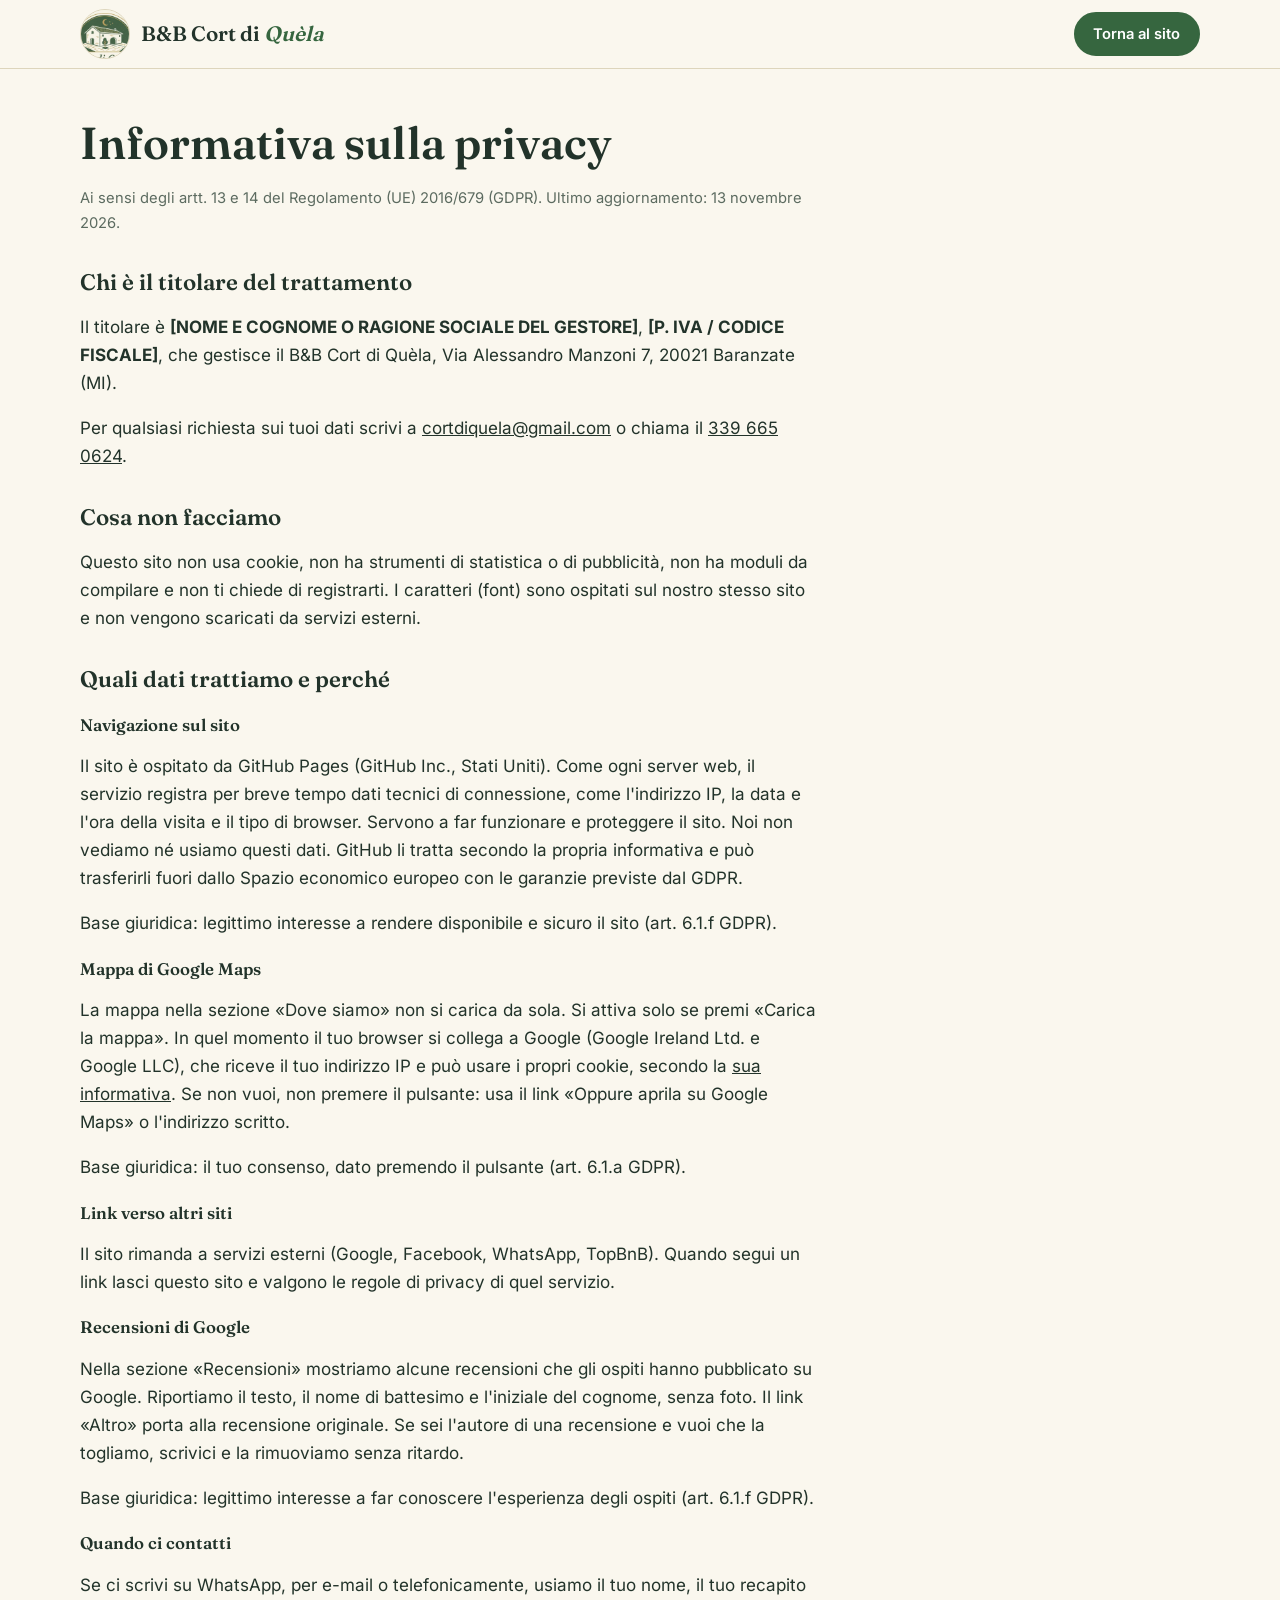
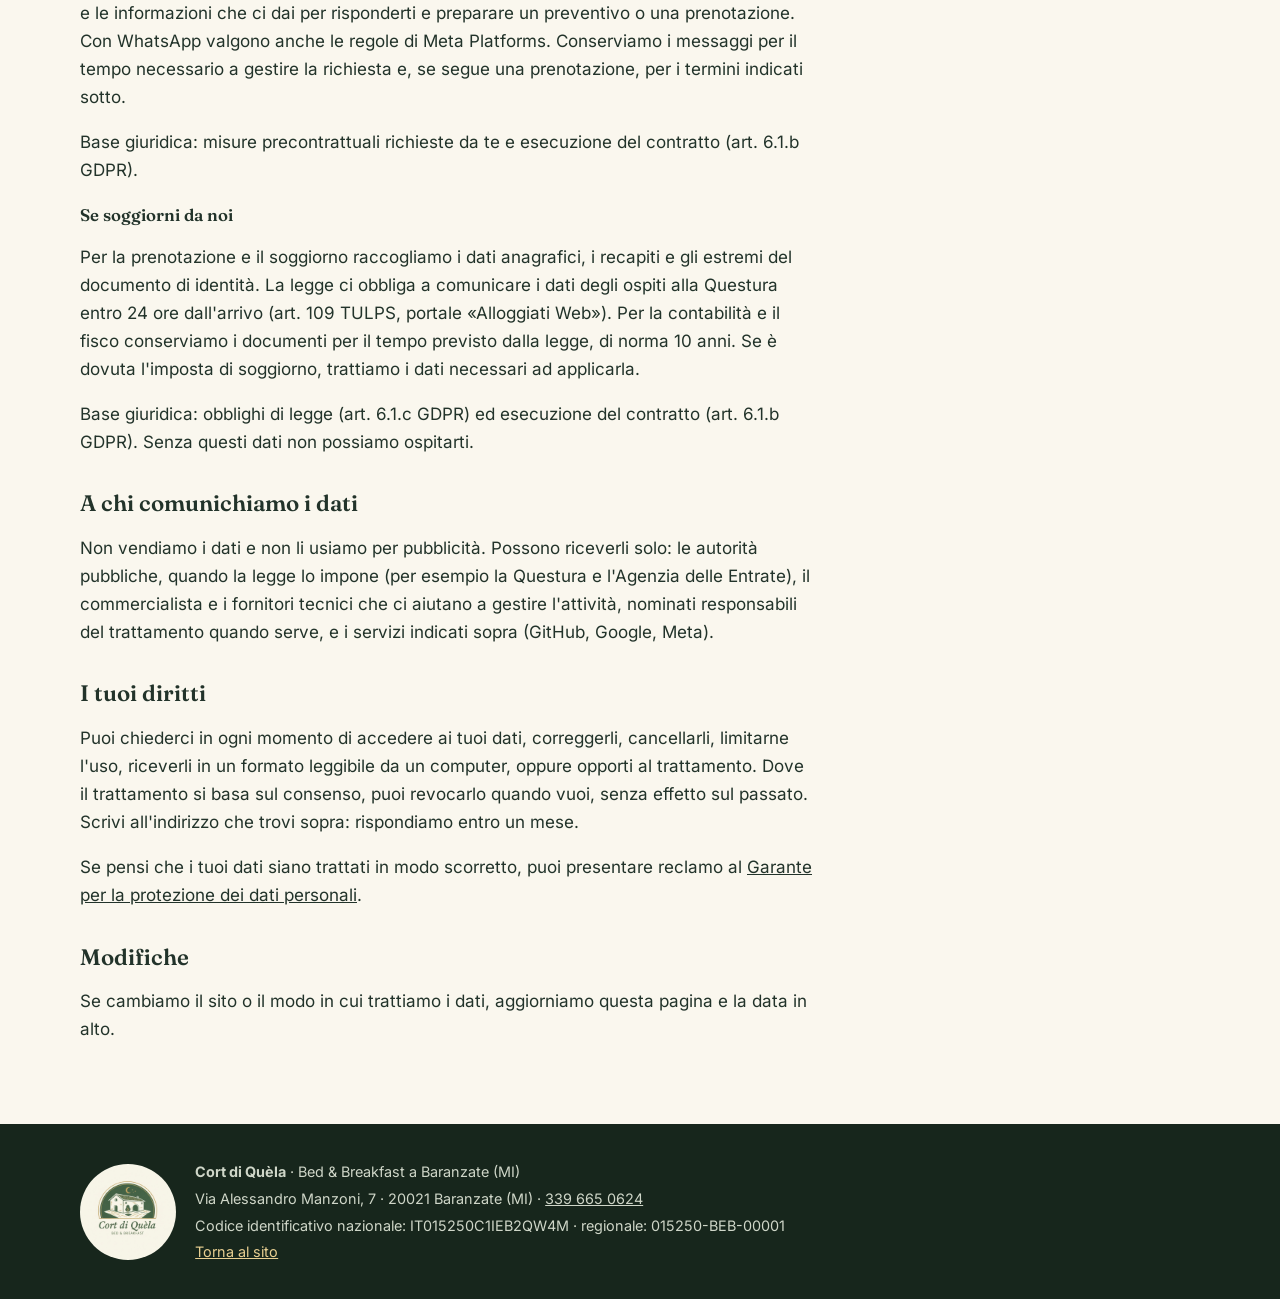
==== privacy.html @ f2ac3122 "Privacy: font self-hosted, mappa su richiesta, informativa, cognomi abbreviati nelle recensioni Co-A" ====
<!doctype html>
<html lang="it">
<head>
<meta charset="utf-8">
<meta name="viewport" content="width=device-width, initial-scale=1">
<title>Informativa sulla privacy – Cort di Quèla</title>
<meta name="description" content="Come il sito del B&amp;B Cort di Quèla tratta i dati personali di chi lo visita e di chi ci contatta.">
<meta name="robots" content="noindex,follow">
<link rel="canonical" href="https://cortdiquela.it/privacy.html">
<link rel="icon" href="img/favicon-48.png" sizes="48x48" type="image/png">
<link rel="apple-touch-icon" href="img/apple-touch-icon.png">
<link rel="preload" href="fonts/fraunces-latin.woff2" as="font" type="font/woff2" crossorigin>
<link rel="preload" href="fonts/inter-latin.woff2" as="font" type="font/woff2" crossorigin>
<link rel="stylesheet" href="css/style.css">
</head>
<body>
<a class="skip" href="#main">Vai al contenuto</a>
<header class="site-header">
  <div class="wrap bar">
    <a class="brand" href="index.html" aria-label="B&B Cort di Quèla – pagina iniziale"><span class="logo"><img src="img/39867_square.jpg" alt="" width="52" height="52"></span><span class="brand-text">B&amp;B Cort di <em>Quèla</em></span></a>
    <nav class="nav" aria-label="Principale" style="display:flex"><a class="btn btn-small" href="index.html">Torna al sito</a></nav>
  </div>
</header>
<main id="main">
<div class="wrap"><article class="prose">
<h1>Informativa sulla privacy</h1>
<p class="upd">Ai sensi degli artt. 13 e 14 del Regolamento (UE) 2016/679 (GDPR). Ultimo aggiornamento: 13 novembre 2026.</p>

<h2>Chi è il titolare del trattamento</h2>
<p>Il titolare è <strong>[NOME E COGNOME O RAGIONE SOCIALE DEL GESTORE]</strong>, <strong>[P. IVA / CODICE FISCALE]</strong>, che gestisce il B&amp;B Cort di Quèla, Via Alessandro Manzoni 7, 20021 Baranzate (MI).</p>
<p>Per qualsiasi richiesta sui tuoi dati scrivi a <a href="mailto:cortdiquela@gmail.com">cortdiquela@gmail.com</a> o chiama il <a href="tel:+393396650624">339 665 0624</a>.</p>

<h2>Cosa non facciamo</h2>
<p>Questo sito non usa cookie, non ha strumenti di statistica o di pubblicità, non ha moduli da compilare e non ti chiede di registrarti. I caratteri (font) sono ospitati sul nostro stesso sito e non vengono scaricati da servizi esterni.</p>

<h2>Quali dati trattiamo e perché</h2>
<h3>Navigazione sul sito</h3>
<p>Il sito è ospitato da GitHub Pages (GitHub Inc., Stati Uniti). Come ogni server web, il servizio registra per breve tempo dati tecnici di connessione, come l'indirizzo IP, la data e l'ora della visita e il tipo di browser. Servono a far funzionare e proteggere il sito. Noi non vediamo né usiamo questi dati. GitHub li tratta secondo la propria informativa e può trasferirli fuori dallo Spazio economico europeo con le garanzie previste dal GDPR.</p>
<p>Base giuridica: legittimo interesse a rendere disponibile e sicuro il sito (art. 6.1.f GDPR).</p>

<h3>Mappa di Google Maps</h3>
<p>La mappa nella sezione «Dove siamo» non si carica da sola. Si attiva solo se premi «Carica la mappa». In quel momento il tuo browser si collega a Google (Google Ireland Ltd. e Google LLC), che riceve il tuo indirizzo IP e può usare i propri cookie, secondo la <a href="https://policies.google.com/privacy" target="_blank" rel="noopener">sua informativa</a>. Se non vuoi, non premere il pulsante: usa il link «Oppure aprila su Google Maps» o l'indirizzo scritto.</p>
<p>Base giuridica: il tuo consenso, dato premendo il pulsante (art. 6.1.a GDPR).</p>

<h3>Link verso altri siti</h3>
<p>Il sito rimanda a servizi esterni (Google, Facebook, WhatsApp, TopBnB). Quando segui un link lasci questo sito e valgono le regole di privacy di quel servizio.</p>

<h3>Recensioni di Google</h3>
<p>Nella sezione «Recensioni» mostriamo alcune recensioni che gli ospiti hanno pubblicato su Google. Riportiamo il testo, il nome di battesimo e l'iniziale del cognome, senza foto. Il link «Altro» porta alla recensione originale. Se sei l'autore di una recensione e vuoi che la togliamo, scrivici e la rimuoviamo senza ritardo.</p>
<p>Base giuridica: legittimo interesse a far conoscere l'esperienza degli ospiti (art. 6.1.f GDPR).</p>

<h3>Quando ci contatti</h3>
<p>Se ci scrivi su WhatsApp, per e-mail o telefonicamente, usiamo il tuo nome, il tuo recapito e le informazioni che ci dai per risponderti e preparare un preventivo o una prenotazione. Con WhatsApp valgono anche le regole di Meta Platforms. Conserviamo i messaggi per il tempo necessario a gestire la richiesta e, se segue una prenotazione, per i termini indicati sotto.</p>
<p>Base giuridica: misure precontrattuali richieste da te e esecuzione del contratto (art. 6.1.b GDPR).</p>

<h3>Se soggiorni da noi</h3>
<p>Per la prenotazione e il soggiorno raccogliamo i dati anagrafici, i recapiti e gli estremi del documento di identità. La legge ci obbliga a comunicare i dati degli ospiti alla Questura entro 24 ore dall'arrivo (art. 109 TULPS, portale «Alloggiati Web»). Per la contabilità e il fisco conserviamo i documenti per il tempo previsto dalla legge, di norma 10 anni. Se è dovuta l'imposta di soggiorno, trattiamo i dati necessari ad applicarla.</p>
<p>Base giuridica: obblighi di legge (art. 6.1.c GDPR) ed esecuzione del contratto (art. 6.1.b GDPR). Senza questi dati non possiamo ospitarti.</p>

<h2>A chi comunichiamo i dati</h2>
<p>Non vendiamo i dati e non li usiamo per pubblicità. Possono riceverli solo: le autorità pubbliche, quando la legge lo impone (per esempio la Questura e l'Agenzia delle Entrate), il commercialista e i fornitori tecnici che ci aiutano a gestire l'attività, nominati responsabili del trattamento quando serve, e i servizi indicati sopra (GitHub, Google, Meta).</p>

<h2>I tuoi diritti</h2>
<p>Puoi chiederci in ogni momento di accedere ai tuoi dati, correggerli, cancellarli, limitarne l'uso, riceverli in un formato leggibile da un computer, oppure opporti al trattamento. Dove il trattamento si basa sul consenso, puoi revocarlo quando vuoi, senza effetto sul passato. Scrivi all'indirizzo che trovi sopra: rispondiamo entro un mese.</p>
<p>Se pensi che i tuoi dati siano trattati in modo scorretto, puoi presentare reclamo al <a href="https://www.garanteprivacy.it" target="_blank" rel="noopener">Garante per la protezione dei dati personali</a>.</p>

<h2>Modifiche</h2>
<p>Se cambiamo il sito o il modo in cui trattiamo i dati, aggiorniamo questa pagina e la data in alto.</p>
</article></div>
</main>
<footer class="site-footer">
  <div class="wrap foot">
    <img src="img/39867.jpg" alt="Logo Cort di Quèla" width="96" height="96" loading="lazy">
    <div>
    <p><strong>Cort di Quèla</strong> · Bed & Breakfast a Baranzate (MI)</p>
    <p>Via Alessandro Manzoni, 7 · 20021 Baranzate (MI) · <a href="tel:+393396650624">339 665 0624</a></p>
      <p>Codice identificativo nazionale: IT015250C1IEB2QW4M · regionale: 015250-BEB-00001</p>
      <p class="foot-links"><a href="index.html">Torna al sito</a></p>
    </div>
  </div>
</footer>
</body>
</html>
---- css/style.css ----
@font-face{font-family:Fraunces;font-style:normal;font-weight:100 900;font-display:swap;src:url(../fonts/fraunces-latin.woff2) format("woff2")}
@font-face{font-family:Inter;font-style:normal;font-weight:100 900;font-display:swap;src:url(../fonts/inter-latin.woff2) format("woff2")}
:root{--bg:#faf7ee;--alt:#f0ead6;--ink:#22332a;--muted:#5c6b60;--accent:#36663f;--accent-d:#28502f;--line:#ddd5bc;--r:14px}
*{box-sizing:border-box}
html{scroll-behavior:smooth;scroll-padding-top:76px}
body{margin:0;font:17px/1.65 Inter,system-ui,sans-serif;color:var(--ink);background:var(--bg);-webkit-font-smoothing:antialiased}
img{max-width:100%;display:block}
h1,h2,h3,.brand{font-family:Fraunces,Georgia,serif;font-weight:600;line-height:1.15;margin:0}
h2{font-size:clamp(1.8rem,4vw,2.6rem);margin-bottom:.6em}
h3{font-size:1.1rem}
a{color:inherit}
.wrap{width:min(1120px,100% - 2.5rem);margin-inline:auto}
.skip{position:absolute;left:-999px;top:0;background:#fff;padding:.6rem 1rem;z-index:100}.skip:focus{left:0}
:focus-visible{outline:3px solid var(--accent);outline-offset:3px}
.eyebrow{text-transform:uppercase;letter-spacing:.14em;font-size:.78rem;font-weight:600;color:var(--accent);margin:0 0 .8rem}
.btn{display:inline-block;background:var(--accent);color:#fff;text-decoration:none;font-weight:600;padding:.85rem 1.5rem;border-radius:999px;border:2px solid var(--accent);transition:.2s;cursor:pointer}
.btn:hover{background:var(--accent-d);border-color:var(--accent-d)}
.btn-small{padding:.5rem 1.1rem;font-size:.92rem}
.btn-ghost{background:transparent;border-color:currentColor;color:inherit}
.btn-ghost:hover{background:rgba(255,255,255,.15);border-color:currentColor}
.btn-outline{background:transparent;color:var(--accent);}
.btn-outline:hover{color:#fff}
.cta-row{display:flex;flex-wrap:wrap;gap:.8rem;margin-top:1.6rem}
.site-header{position:sticky;top:0;z-index:50;background:rgba(250,247,238,.92);backdrop-filter:blur(10px);border-bottom:1px solid var(--line)}
.bar{display:flex;align-items:center;justify-content:space-between;height:68px}
.brand{font-size:1.5rem;text-decoration:none}.brand em{color:var(--accent)}
.nav{display:flex;align-items:center;gap:1.6rem}
.nav a:not(.btn){text-decoration:none;font-weight:500;font-size:.95rem}
.nav a:not(.btn):hover{color:var(--accent)}
.menu-btn{display:none;background:none;border:0;width:44px;height:44px;position:relative}
.menu-btn span{position:absolute;left:10px;right:10px;height:2px;background:var(--ink);transition:.2s}
.menu-btn span:first-child{top:17px}.menu-btn span:last-child{top:25px}
.menu-btn[aria-expanded=true] span:first-child{top:21px;transform:rotate(45deg)}
.menu-btn[aria-expanded=true] span:last-child{top:21px;transform:rotate(-45deg)}
.hero{position:relative;min-height:min(88vh,760px);display:flex;align-items:flex-end;color:#fff;overflow:hidden}
.hero-img{position:absolute;inset:0;width:100%;height:100%;object-fit:cover}
.hero-shade{position:absolute;inset:0;background:linear-gradient(180deg,rgba(15,30,20,.30),rgba(15,30,20,.80))}
.hero-content{position:relative;padding:6rem 0 3.5rem}
.hero h1{font-size:clamp(2.2rem,6vw,4rem);max-width:16em}
.lead{max-width:38em;font-size:1.15rem;margin:1.2rem 0 0;opacity:.95}
.badge{display:inline-flex;align-items:center;gap:.8rem;margin-top:2rem;background:rgba(255,255,255,.14);border:1px solid rgba(255,255,255,.35);backdrop-filter:blur(6px);padding:.6rem 1.1rem;border-radius:var(--r)}
.badge strong{font:600 2rem Fraunces,serif}.badge span{font-size:.82rem;line-height:1.3}
.facts{background:var(--ink);color:#fff}
.facts-grid{display:grid;grid-template-columns:repeat(4,1fr);gap:1rem;padding:1.6rem 0}
.facts-grid div{text-align:center}
.facts-grid strong{display:block;font:600 1.5rem Fraunces,serif;color:#d9bd7c}
.facts-grid span{font-size:.88rem;opacity:.85}
.section{padding:clamp(3.5rem,8vw,6.5rem) 0}
.section.alt{background:var(--alt)}
.split{display:grid;grid-template-columns:1fr 1fr;gap:clamp(2rem,5vw,4.5rem);align-items:center}
.split-fig{margin:0;position:relative}
.split-fig img{border-radius:var(--r);aspect-ratio:4/5;object-fit:cover;width:100%;box-shadow:0 20px 50px -20px rgba(34,51,42,.5)}
.split-fig figcaption{position:absolute;left:1rem;bottom:1rem;background:rgba(250,247,238,.92);padding:.3rem .8rem;border-radius:999px;font-size:.85rem}
.ticks{list-style:none;padding:0;margin:1.2rem 0}
.ticks li{padding-left:1.8rem;position:relative;margin:.5rem 0}
.ticks li::before{content:"✓";position:absolute;left:0;color:var(--accent);font-weight:700}
.note{color:var(--muted);font-size:.95rem}
.cards{list-style:none;padding:0;margin:2rem 0 1rem;display:grid;grid-template-columns:repeat(3,1fr);gap:1.2rem}
.cards li{background:var(--bg);border:1px solid var(--line);border-radius:var(--r);padding:1.5rem;transition:.2s}
.cards li:hover{transform:translateY(-4px);box-shadow:0 14px 30px -18px rgba(34,51,42,.5)}
.cards span{font-size:1.8rem;display:block;margin-bottom:.6rem}
.cards p{margin:.4rem 0 0;color:var(--muted);font-size:.95rem}
.hint{color:var(--muted);margin-top:-.4rem}
.gallery{display:grid;grid-template-columns:repeat(4,1fr);gap:.8rem;margin-top:1.5rem}
.gallery button{padding:0;border:0;background:none;border-radius:10px;overflow:hidden;cursor:zoom-in;aspect-ratio:1}
.gallery img{width:100%;height:100%;object-fit:cover;transition:transform .4s}
.gallery button:hover img{transform:scale(1.06)}
.gallery button:first-child{grid-column:span 2;grid-row:span 2}
.dist h3{margin:1.4rem 0 .4rem;color:var(--accent)}
.dist dl{margin:0}.dist dl div{display:flex;justify-content:space-between;padding:.55rem 0;border-bottom:1px solid var(--line)}
.dist dt{margin:0}.dist dd{margin:0;font-weight:600}
.dist+.btn{margin-top:1.5rem}
.map iframe{width:100%;height:100%;min-height:420px;border:0;border-radius:var(--r)}
.info-grid{display:grid;grid-template-columns:repeat(4,1fr);gap:1.2rem;margin-top:1.5rem}
.info-grid div{border-top:3px solid var(--accent);padding-top:1rem}
.info-grid p{margin:.3rem 0 0;color:var(--muted)}
.contact{background:var(--ink);color:#fff;text-align:center}
.contact .eyebrow{color:#d9bd7c}
.contact-box p{max-width:36em;margin-inline:auto}
.contact .cta-row{justify-content:center}
.site-footer{background:#17261c;color:#cfd6c8;padding:2rem 0;font-size:.9rem}
.site-footer p{margin:.2rem 0}
.sticky-cta{display:none}
#lightbox{border:0;background:rgba(20,12,8,.96);width:100vw;height:100vh;max-width:none;max-height:none;padding:0;color:#fff}
#lightbox[open]{display:flex;align-items:center;justify-content:center}
#lightbox img{max-width:92vw;max-height:88vh;border-radius:8px}
.lb-close,.lb-nav{position:absolute;background:rgba(255,255,255,.15);color:#fff;border:0;border-radius:50%;width:48px;height:48px;font-size:1.8rem;cursor:pointer}
.lb-close{top:1rem;right:1rem}.lb-prev{left:1rem}.lb-next{right:1rem}
.lb-nav{top:50%;transform:translateY(-50%)}
@media (max-width:900px){
  .menu-btn{display:block}
  .nav{position:fixed;inset:68px 0 auto 0;background:var(--bg);flex-direction:column;align-items:stretch;gap:0;padding:1rem 1.25rem 1.5rem;border-bottom:1px solid var(--line);transform:translateY(-130%);transition:transform .3s;visibility:hidden}
  .nav.open{transform:none;visibility:visible}
  .nav a:not(.btn){padding:.9rem 0;border-bottom:1px solid var(--line);font-size:1.05rem}
  .nav .btn{margin-top:1rem;text-align:center}
  .split{grid-template-columns:1fr}.split-fig img{aspect-ratio:4/3}
  .cards{grid-template-columns:1fr 1fr}
  .facts-grid,.info-grid{grid-template-columns:1fr 1fr}
  .gallery{grid-template-columns:repeat(2,1fr)}
  .sticky-cta{display:block;position:fixed;left:1rem;right:1rem;bottom:1rem;z-index:40;background:var(--accent);color:#fff;text-align:center;font-weight:600;text-decoration:none;padding:.95rem;border-radius:999px;box-shadow:0 10px 30px rgba(0,0,0,.35)}
  body{padding-bottom:5rem}
}
@media (max-width:560px){.cards{grid-template-columns:1fr}.hero{min-height:84vh}}
@media (prefers-reduced-motion:reduce){*{transition:none!important;scroll-behavior:auto!important}}

.filters{display:flex;flex-wrap:wrap;gap:.5rem;margin-top:1rem}
.chip{border:1.5px solid var(--line);background:#fff;color:var(--ink);padding:.45rem 1rem;border-radius:999px;font:500 .92rem Inter,sans-serif;cursor:pointer;transition:.2s}
.chip:hover{border-color:var(--accent)}
.chip[aria-pressed=true]{background:var(--accent);border-color:var(--accent);color:#fff}
.gallery button[hidden]{display:none}
.gallery button:first-child{grid-column:auto;grid-row:auto}
.gallery{grid-auto-flow:dense}
.gallery button img{aspect-ratio:1}
.foot{display:flex;align-items:center;gap:1.2rem}
.foot img{border-radius:50%;background:#faf7ee}
.hero-img{object-position:72% center}
.hero .eyebrow{color:#e8cf91}

.brand{display:flex;align-items:center;gap:.7rem;font-size:1.3rem}
.logo{flex:none;width:50px;height:50px;border-radius:50%;overflow:hidden;background:#f8f4e6;border:1px solid var(--line)}
.logo img{width:100%;height:100%;object-fit:cover;transform:scale(2.1);transform-origin:50% 29%}
.tiles{list-style:none;padding:0;margin:2rem 0 1rem;display:grid;grid-template-columns:repeat(5,1fr);gap:.8rem}
.tile{background:#fffdf8;border:1px solid var(--line);border-radius:12px;padding:1.1rem 1rem;display:flex;flex-direction:column;gap:.8rem;font-size:.92rem;line-height:1.35;font-weight:500;transition:.2s}
.tile:hover{border-color:var(--accent);transform:translateY(-2px)}
.tile svg{width:28px;height:28px;color:var(--accent);fill:none;stroke:currentColor;stroke-width:1.6;stroke-linecap:round;stroke-linejoin:round}
@media (max-width:900px){.tiles{grid-template-columns:repeat(3,1fr)}}
@media (max-width:560px){.tiles{grid-template-columns:repeat(2,1fr)}.brand{font-size:1.1rem}.logo{width:44px;height:44px}}
.split-fig img{aspect-ratio:5/4}
@media (max-width:900px){.split-fig img{aspect-ratio:4/3}}
.hero-img{object-position:center 45%}

.certs{list-style:none;padding:0;margin:2rem auto 0;display:grid;grid-template-columns:repeat(3,minmax(0,270px));gap:1.2rem;justify-content:center}
.cert{aspect-ratio:1;border-radius:18px;padding:1.4rem;display:flex;flex-direction:column;align-items:center;justify-content:center;text-align:center;gap:.35rem;overflow:hidden;box-shadow:0 14px 30px -20px rgba(34,51,42,.6)}
.cert p{margin:0;font-size:.9rem}
.cert-cin{background:#fff;border:1px solid var(--line)}
.cert-cin h3{font-size:1.25rem;color:var(--accent);margin-top:.5rem}
.cert-cin strong{font-family:Fraunces,Georgia,serif;font-size:1.15rem}
.cert code{font-size:.72rem;color:var(--muted);word-break:break-all}
.cert-ex{background:var(--accent);color:#fff}
.seal{width:96px;height:96px;border-radius:50%;background:#f6efd2;color:var(--ink);border:4px solid #d9bd7c;outline:2px solid rgba(255,255,255,.5);outline-offset:3px;display:flex;flex-direction:column;align-items:center;justify-content:center;margin:.7rem 0}
.seal b{font:600 2rem/1 Fraunces,serif}.seal small{font-size:.7rem}
.cert-ex span{font-size:.8rem;opacity:.85}
.cert-top{padding:0}.cert-top a,.cert-top img{display:block;width:100%;height:100%}.cert-top img{object-fit:cover}
@media (max-width:760px){.certs{grid-template-columns:minmax(0,300px)}}

.score-card{max-width:860px;margin:2rem auto 0;background:#fff;border:1px solid var(--line);border-radius:18px;padding:clamp(1.2rem,3vw,2rem);box-shadow:0 14px 30px -22px rgba(34,51,42,.6)}
.score-card h3{font-size:1.2rem;margin-bottom:1.1rem}
.sources{display:grid;grid-template-columns:repeat(3,1fr);gap:.9rem}
.src{border:1px solid var(--line);border-radius:12px;padding:1rem .8rem;text-align:center;display:flex;flex-direction:column;gap:.25rem;align-items:center}
.src strong{font-size:.95rem}
.src p{margin:0}.src b{font-size:1.15rem}.src span{color:var(--muted);font-size:.88rem}
.src em{font-style:normal;font-size:.82rem;color:var(--muted)}
.stars{color:#f2b01e;letter-spacing:.12em;font-size:1rem}
.dots{display:flex;gap:.25rem;height:1rem;align-items:center}
.dots i{width:.85rem;height:.85rem;border-radius:50%;background:var(--accent);border:2px solid var(--accent)}
.dots i.off{background:transparent}
.crits{display:grid;grid-template-columns:1fr 1fr;gap:.9rem 2.5rem;margin-top:1.5rem;padding-top:1.4rem;border-top:1px solid var(--line)}
.crit{display:grid;grid-template-columns:minmax(0,8.5rem) 1fr;align-items:center;gap:.8rem;font-size:.92rem;font-weight:600}
.track{height:10px;border-radius:999px;background:#e8e6df;overflow:hidden}
.track i{display:block;height:100%;background:var(--accent);border-radius:999px;transform-origin:left;animation:grow 1.1s cubic-bezier(.2,.7,.2,1) both}
@keyframes grow{from{transform:scaleX(0)}}
.score-src{margin:1.4rem 0 0;font-size:.82rem;color:var(--muted);text-align:center}
@media (max-width:640px){.sources{grid-template-columns:1fr}.crits{grid-template-columns:1fr}}

.google{background:var(--ink);color:#fff}
.google-box{display:grid;grid-template-columns:auto 1fr;gap:clamp(2rem,6vw,5rem);align-items:center}
.google .eyebrow{color:#d9bd7c}
.g-num{display:flex;align-items:baseline;gap:.5rem}
.g-num b{font:600 clamp(4rem,10vw,6rem)/1 Fraunces,Georgia,serif}
.g-num span{opacity:.8}
.google .stars{font-size:1.4rem;margin-top:.3rem}
.g-count{margin:.2rem 0 0;opacity:.85}
.g-text h2{color:#fff}
.g-text p{max-width:36em}
.google .note{color:#b9c5bb}
@media (max-width:760px){.google-box{grid-template-columns:1fr}}
.google .btn{background:#d9bd7c;border-color:#d9bd7c;color:#22332a}
.google .btn:hover{background:#e8cf91;border-color:#e8cf91}

/* foto chiara in copertina: ombra più decisa a sinistra e in basso per leggere il testo */
.hero-shade{background:linear-gradient(90deg,rgba(15,30,20,.78) 0%,rgba(15,30,20,.5) 50%,rgba(15,30,20,.25) 100%),linear-gradient(180deg,rgba(15,30,20,.1) 40%,rgba(15,30,20,.6) 100%)}
.hero-img{object-position:center 55%}

/* Hero: foto a tutto schermo con il testo sopra */
.hero{min-height:min(78vh,680px)}
.hero picture{display:contents}
.hero-img{object-position:center 55%}
@media (min-width:900px){
  .hero-img{object-position:center 60%}
  .hero-shade{background:linear-gradient(90deg,rgba(15,30,20,.82) 0%,rgba(15,30,20,.55) 42%,rgba(15,30,20,.12) 100%),linear-gradient(180deg,rgba(15,30,20,0) 55%,rgba(15,30,20,.45) 100%)}
}

/* Recensioni Google: card scorrevoli */
.g-cards{margin-top:clamp(2rem,4vw,3rem)}
.g-reviews{list-style:none;margin:0;padding:.4rem .2rem 1.1rem;display:flex;gap:1.1rem;overflow-x:auto;scroll-snap-type:x mandatory;scrollbar-color:#d9bd7c rgba(255,255,255,.12)}
.g-reviews:focus-visible{outline:2px solid #d9bd7c;outline-offset:4px;border-radius:var(--r)}
.g-card{flex:0 0 min(360px,86vw);scroll-snap-align:start;background:var(--bg);color:var(--ink);border-radius:var(--r);padding:1.4rem 1.4rem 1.2rem;display:flex;flex-direction:column;gap:.7rem}
.g-card .stars{font-size:1.05rem;margin:0}
.g-card blockquote{margin:0;flex:1}
.g-card blockquote p{margin:0;max-width:none;font-size:.98rem;line-height:1.6}
.g-more{color:var(--accent);font-weight:600;text-decoration:underline;text-underline-offset:3px}
.g-more:hover{color:var(--accent-d)}
.g-author{margin:0;font-size:.9rem;color:var(--muted)}
.g-author b{color:var(--ink)}
.g-author span{opacity:.85}
@media (min-width:1100px){.g-card{flex-basis:calc((100% - 2.2rem)/3)}}
.g-nav{display:flex;justify-content:flex-end;gap:.5rem;margin-bottom:.8rem}
.g-nav button{width:2.6rem;height:2.6rem;border-radius:50%;border:1px solid rgba(255,255,255,.4);background:transparent;color:#fff;font-size:1.2rem;cursor:pointer;transition:.2s}
.g-nav button:hover{background:#d9bd7c;border-color:#d9bd7c;color:var(--ink)}
.g-nav button:focus-visible{outline:2px solid #d9bd7c;outline-offset:3px}
.g-head{display:flex;align-items:center;gap:.8rem}
.g-avatar{flex:0 0 2.8rem;width:2.8rem;height:2.8rem;border-radius:50%;color:#fff;display:grid;place-items:center;font:600 1rem Fraunces,Georgia,serif;letter-spacing:.02em}
.g-who{display:flex;flex-direction:column;line-height:1.3}
.g-who b{font-size:1rem}
.g-who span{font-size:.84rem;color:var(--muted)}

/* Mappa su richiesta */
.map-ph{min-height:420px;height:100%;border-radius:var(--r);background:var(--alt);border:1px solid var(--line);display:flex;flex-direction:column;align-items:center;justify-content:center;gap:1rem;text-align:center;padding:2rem}
.map-ph p{margin:0;max-width:26em;color:var(--muted);font-size:.95rem}
.map-ph a{font-size:.95rem;color:var(--accent);font-weight:600}
/* Pagina privacy */
.prose{max-width:46rem;padding:3rem 0 4rem}
.prose h1{font-size:clamp(2rem,5vw,2.8rem);margin-bottom:.4em}
.prose h2{font-size:1.4rem;margin:2.2rem 0 .6rem}
.prose p,.prose li{max-width:none}
.prose ul{padding-left:1.2rem}
.prose .upd{color:var(--muted);font-size:.92rem}
.foot-links{margin-top:.6rem}
.foot-links a{color:#e8cf91}
.prose h3{font-size:1.05rem;margin:1.4rem 0 .3rem}
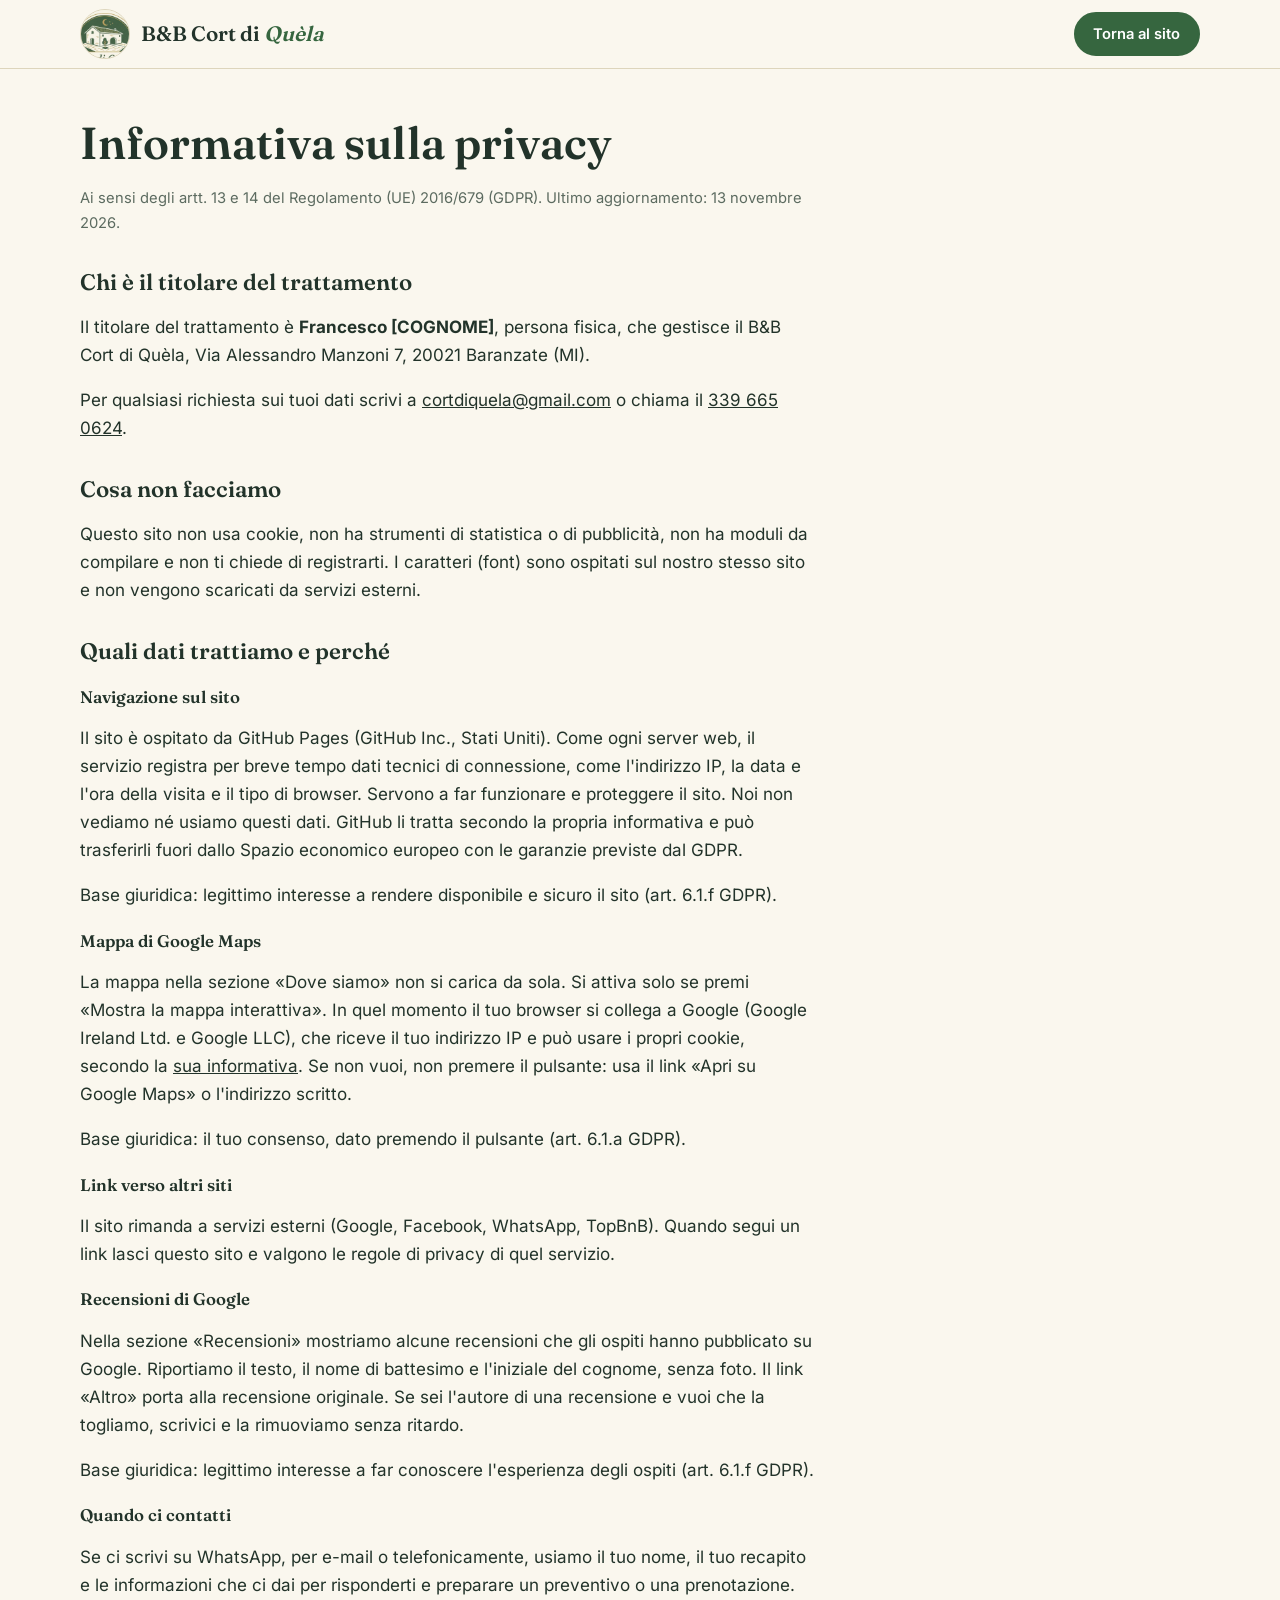
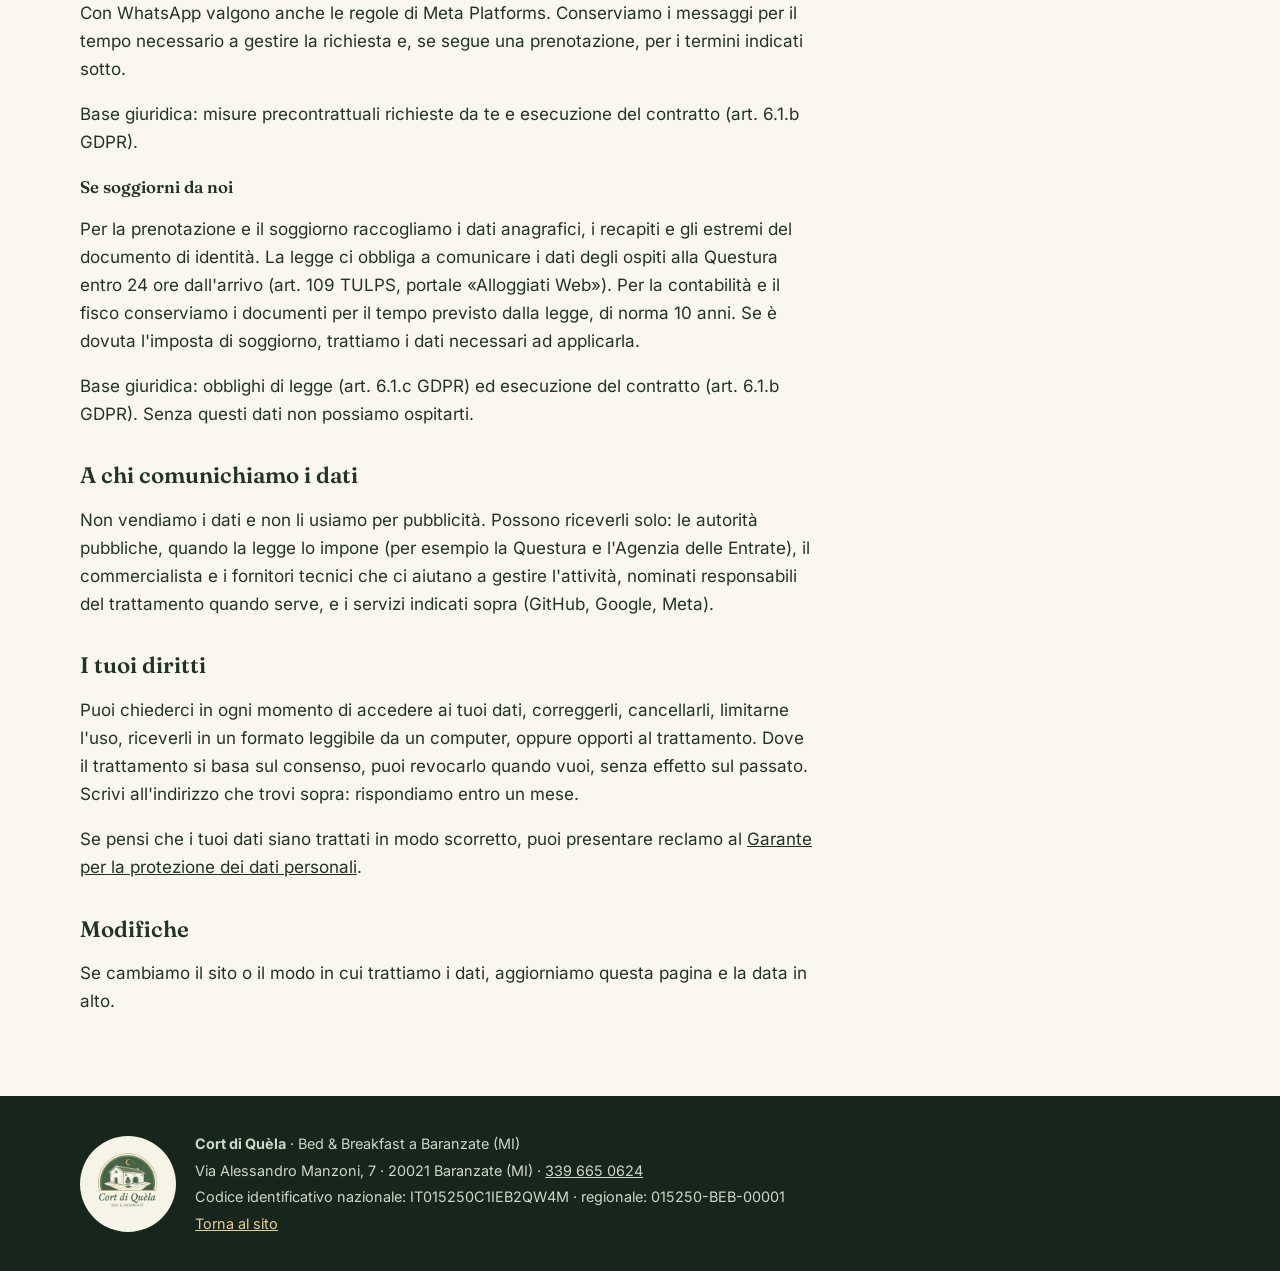
==== commit 55a3d47a: "Mappa con anteprima illustrata e un clic; titolare persona fisica nell'informativa Co-Authored-By: C" ====
--- a/privacy.html
+++ b/privacy.html
@@ -27,7 +27,7 @@
 <p class="upd">Ai sensi degli artt. 13 e 14 del Regolamento (UE) 2016/679 (GDPR). Ultimo aggiornamento: 13 novembre 2026.</p>
 
 <h2>Chi è il titolare del trattamento</h2>
-<p>Il titolare è <strong>[NOME E COGNOME O RAGIONE SOCIALE DEL GESTORE]</strong>, <strong>[P. IVA / CODICE FISCALE]</strong>, che gestisce il B&amp;B Cort di Quèla, Via Alessandro Manzoni 7, 20021 Baranzate (MI).</p>
+<p>Il titolare del trattamento è <strong>Francesco [COGNOME]</strong>, persona fisica, che gestisce il B&amp;B Cort di Quèla, Via Alessandro Manzoni 7, 20021 Baranzate (MI).</p>
 <p>Per qualsiasi richiesta sui tuoi dati scrivi a <a href="mailto:cortdiquela@gmail.com">cortdiquela@gmail.com</a> o chiama il <a href="tel:+393396650624">339 665 0624</a>.</p>
 
 <h2>Cosa non facciamo</h2>
@@ -39,7 +39,7 @@
 <p>Base giuridica: legittimo interesse a rendere disponibile e sicuro il sito (art. 6.1.f GDPR).</p>
 
 <h3>Mappa di Google Maps</h3>
-<p>La mappa nella sezione «Dove siamo» non si carica da sola. Si attiva solo se premi «Carica la mappa». In quel momento il tuo browser si collega a Google (Google Ireland Ltd. e Google LLC), che riceve il tuo indirizzo IP e può usare i propri cookie, secondo la <a href="https://policies.google.com/privacy" target="_blank" rel="noopener">sua informativa</a>. Se non vuoi, non premere il pulsante: usa il link «Oppure aprila su Google Maps» o l'indirizzo scritto.</p>
+<p>La mappa nella sezione «Dove siamo» non si carica da sola. Si attiva solo se premi «Mostra la mappa interattiva». In quel momento il tuo browser si collega a Google (Google Ireland Ltd. e Google LLC), che riceve il tuo indirizzo IP e può usare i propri cookie, secondo la <a href="https://policies.google.com/privacy" target="_blank" rel="noopener">sua informativa</a>. Se non vuoi, non premere il pulsante: usa il link «Apri su Google Maps» o l'indirizzo scritto.</p>
 <p>Base giuridica: il tuo consenso, dato premendo il pulsante (art. 6.1.a GDPR).</p>
 
 <h3>Link verso altri siti</h3>
--- a/css/style.css
+++ b/css/style.css
@@ -215,9 +215,10 @@
 .g-who span{font-size:.84rem;color:var(--muted)}
 
 /* Mappa su richiesta */
-.map-ph{min-height:420px;height:100%;border-radius:var(--r);background:var(--alt);border:1px solid var(--line);display:flex;flex-direction:column;align-items:center;justify-content:center;gap:1rem;text-align:center;padding:2rem}
-.map-ph p{margin:0;max-width:26em;color:var(--muted);font-size:.95rem}
-.map-ph a{font-size:.95rem;color:var(--accent);font-weight:600}
+.map-ph{position:relative;min-height:420px;height:100%;border-radius:var(--r);background:#efe9d3 url(../img/mappa-stilizzata.svg) center/cover;border:1px solid var(--line);display:flex;align-items:flex-end;justify-content:center;padding:1rem;overflow:hidden}
+.map-card{background:rgba(250,247,238,.95);border-radius:var(--r);padding:1rem 1.2rem;max-width:30rem;text-align:center;display:flex;flex-direction:column;align-items:center;gap:.6rem;box-shadow:0 6px 24px rgba(34,51,42,.15)}
+.map-card p{margin:0;color:var(--muted);font-size:.85rem}
+.map-card a{font-size:.9rem;color:var(--accent);font-weight:600}
 /* Pagina privacy */
 .prose{max-width:46rem;padding:3rem 0 4rem}
 .prose h1{font-size:clamp(2rem,5vw,2.8rem);margin-bottom:.4em}
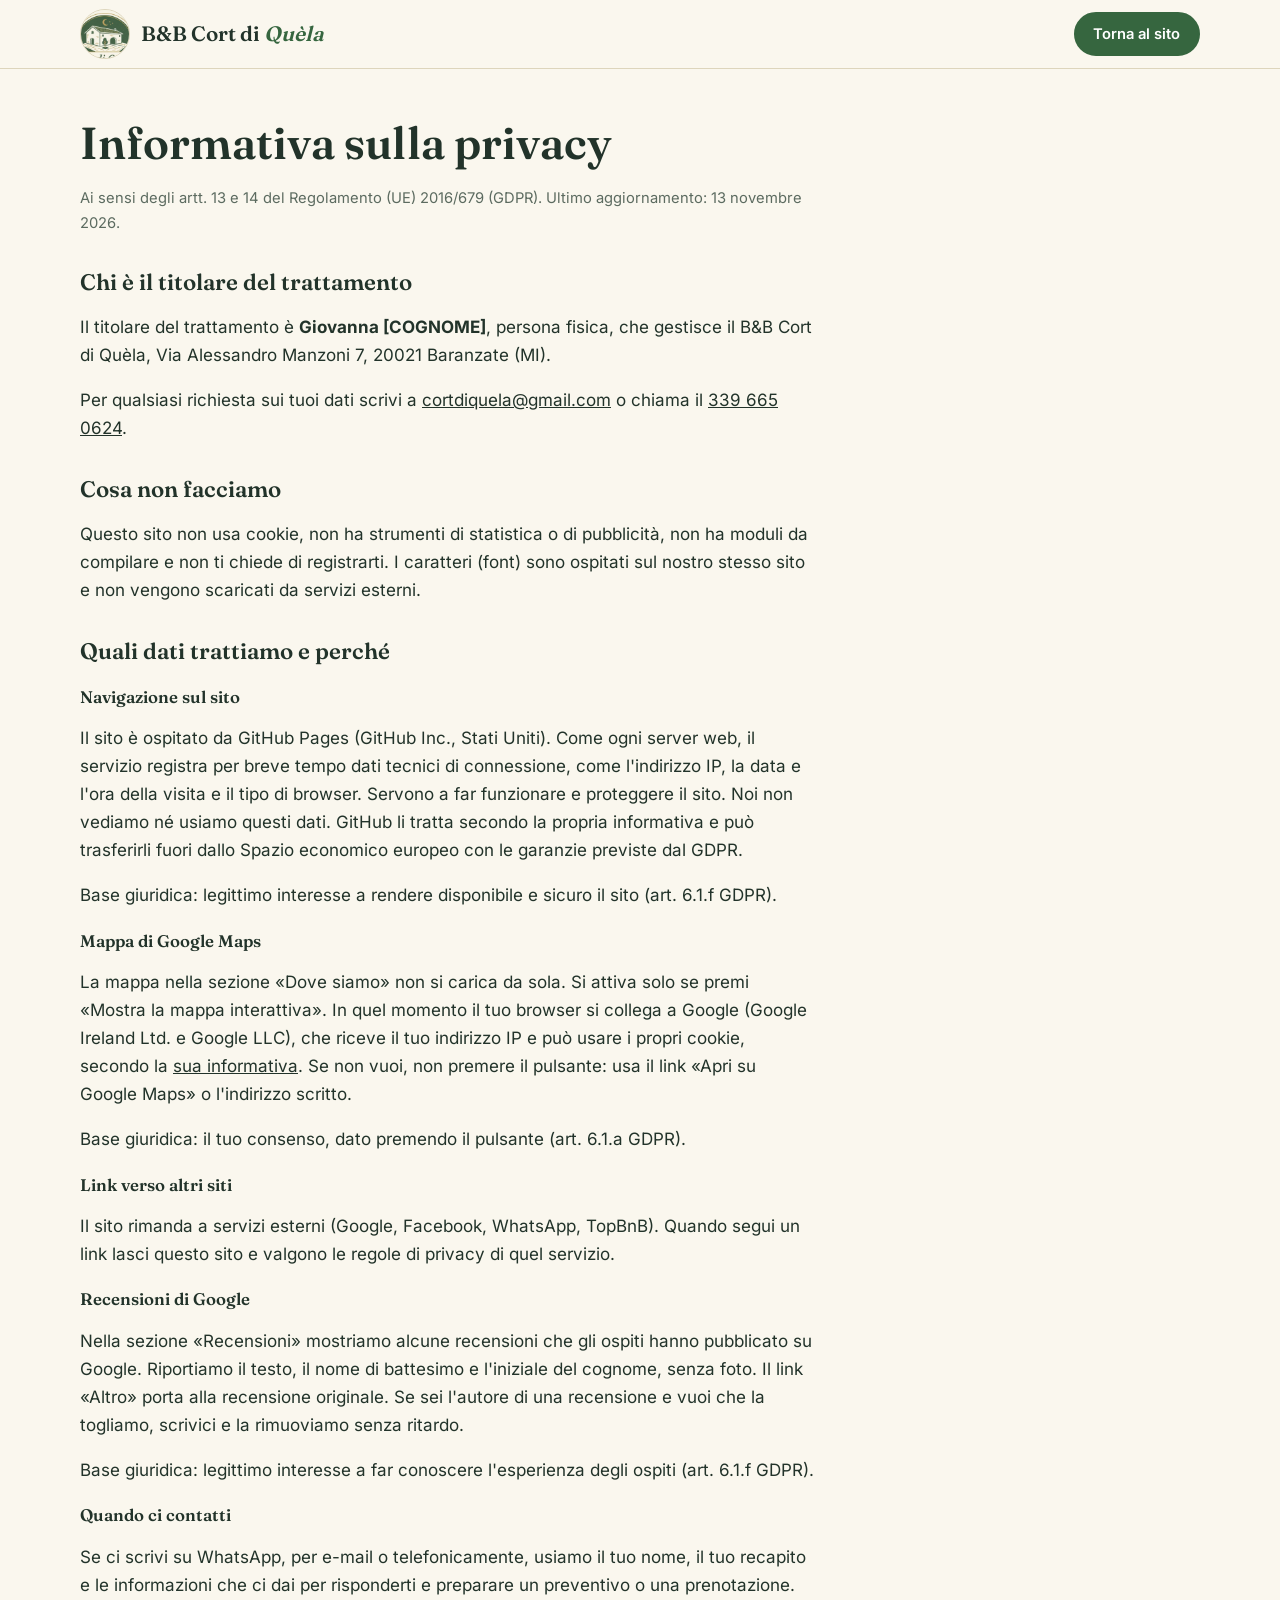
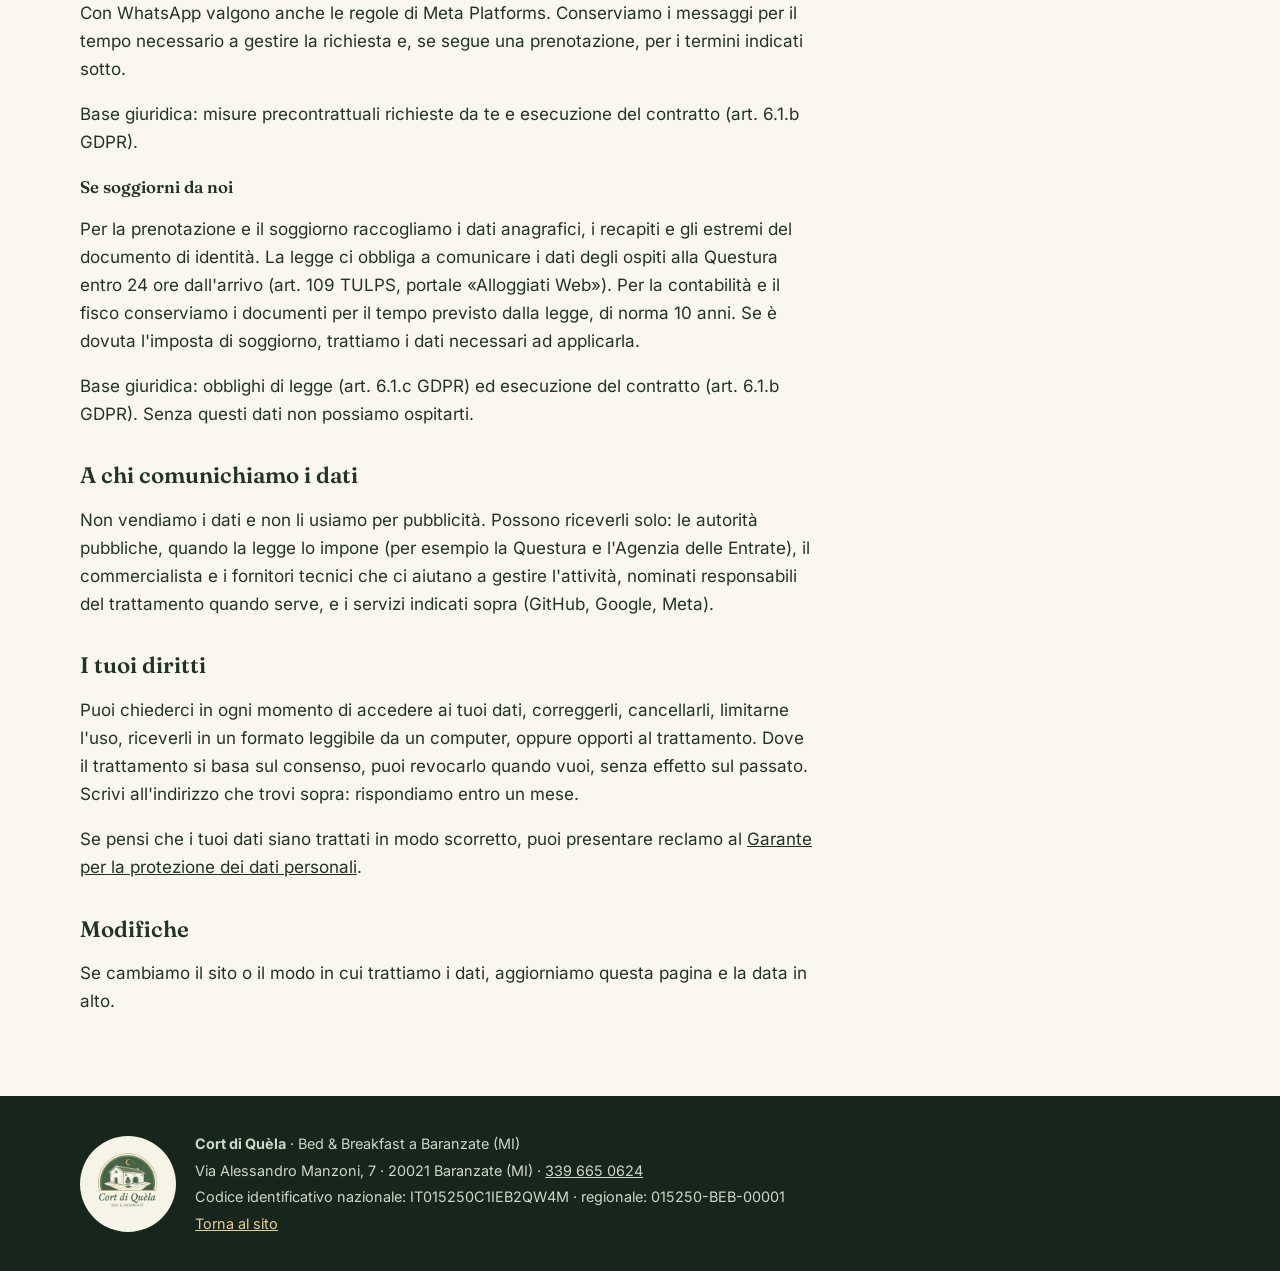
==== commit 5c845ef7: "Informativa: titolare Giovanna Co-Authored-By: Claude Sonnet 5.5 <noreply@anthropic.com> Claude-Sess" ====
--- a/privacy.html
+++ b/privacy.html
@@ -27,7 +27,7 @@
 <p class="upd">Ai sensi degli artt. 13 e 14 del Regolamento (UE) 2016/679 (GDPR). Ultimo aggiornamento: 13 novembre 2026.</p>
 
 <h2>Chi è il titolare del trattamento</h2>
-<p>Il titolare del trattamento è <strong>Francesco [COGNOME]</strong>, persona fisica, che gestisce il B&amp;B Cort di Quèla, Via Alessandro Manzoni 7, 20021 Baranzate (MI).</p>
+<p>Il titolare del trattamento è <strong>Giovanna [COGNOME]</strong>, persona fisica, che gestisce il B&amp;B Cort di Quèla, Via Alessandro Manzoni 7, 20021 Baranzate (MI).</p>
 <p>Per qualsiasi richiesta sui tuoi dati scrivi a <a href="mailto:cortdiquela@gmail.com">cortdiquela@gmail.com</a> o chiama il <a href="tel:+393396650624">339 665 0624</a>.</p>
 
 <h2>Cosa non facciamo</h2>
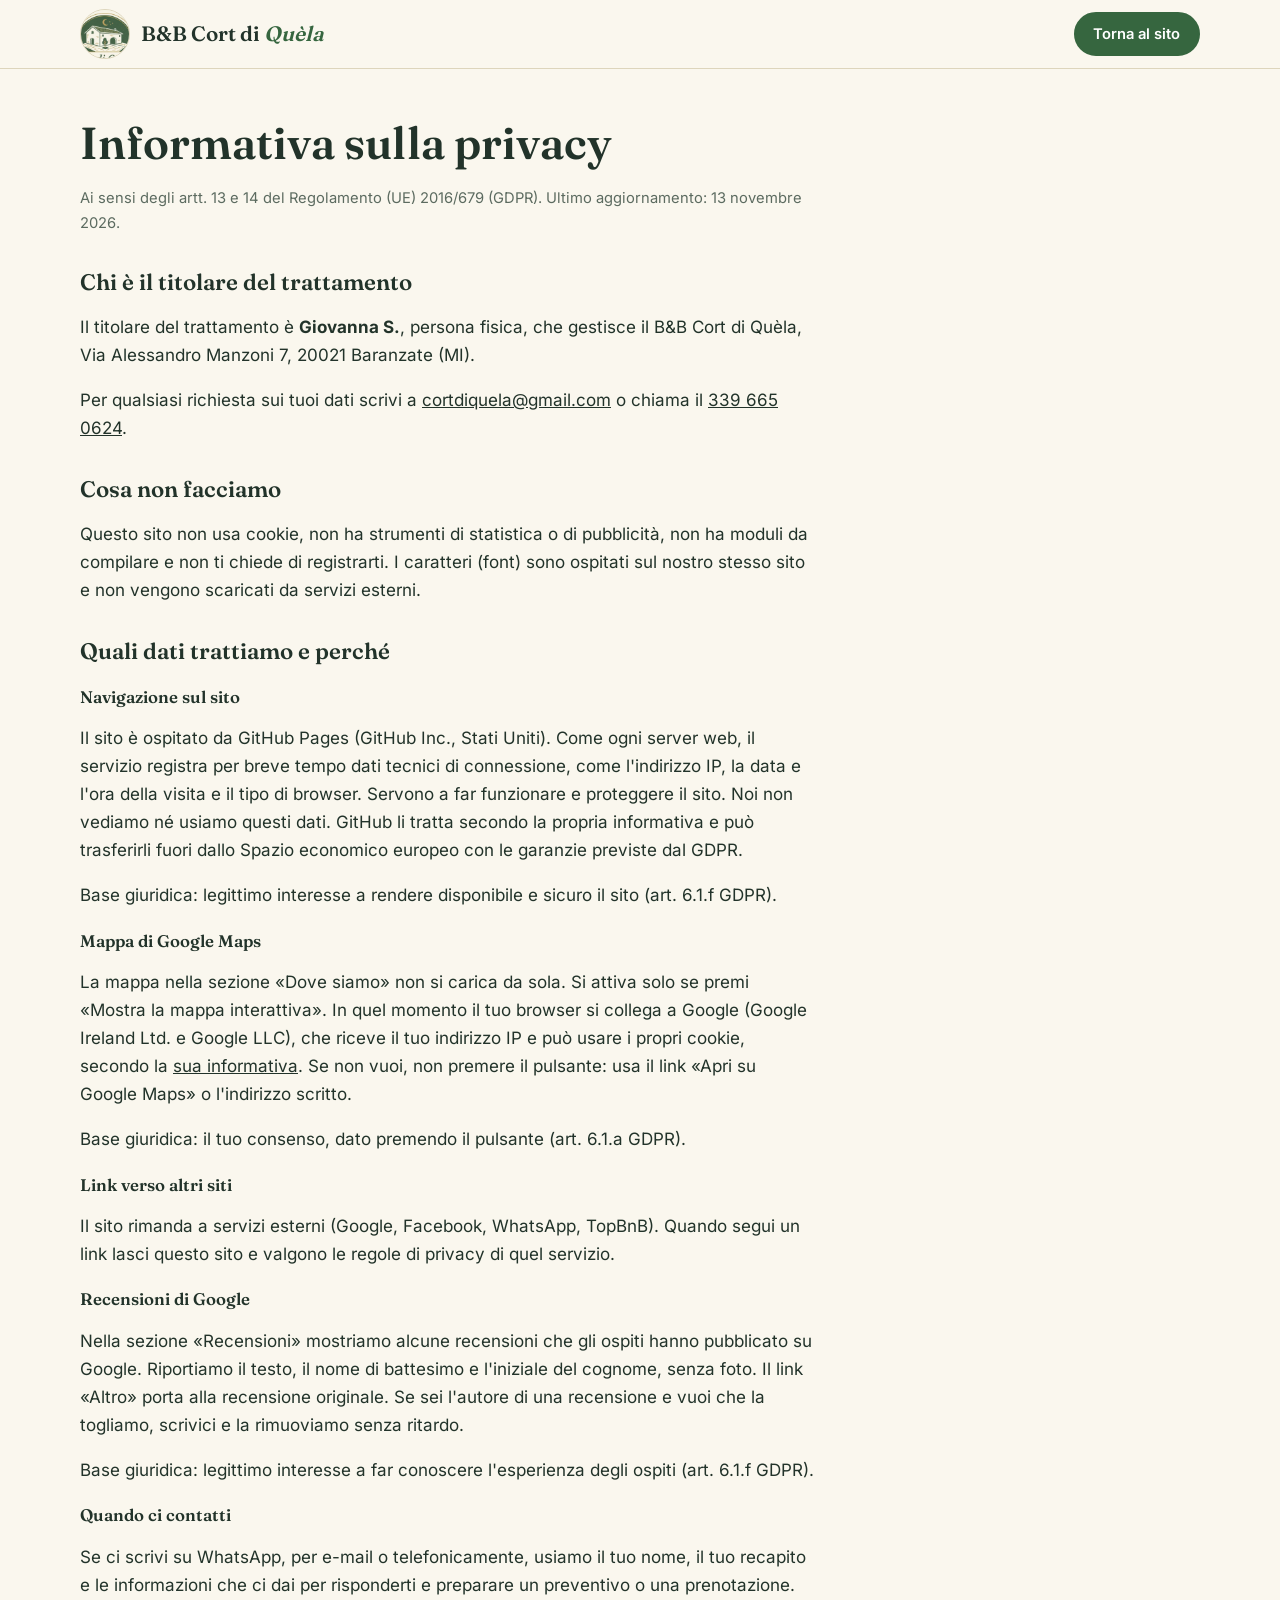
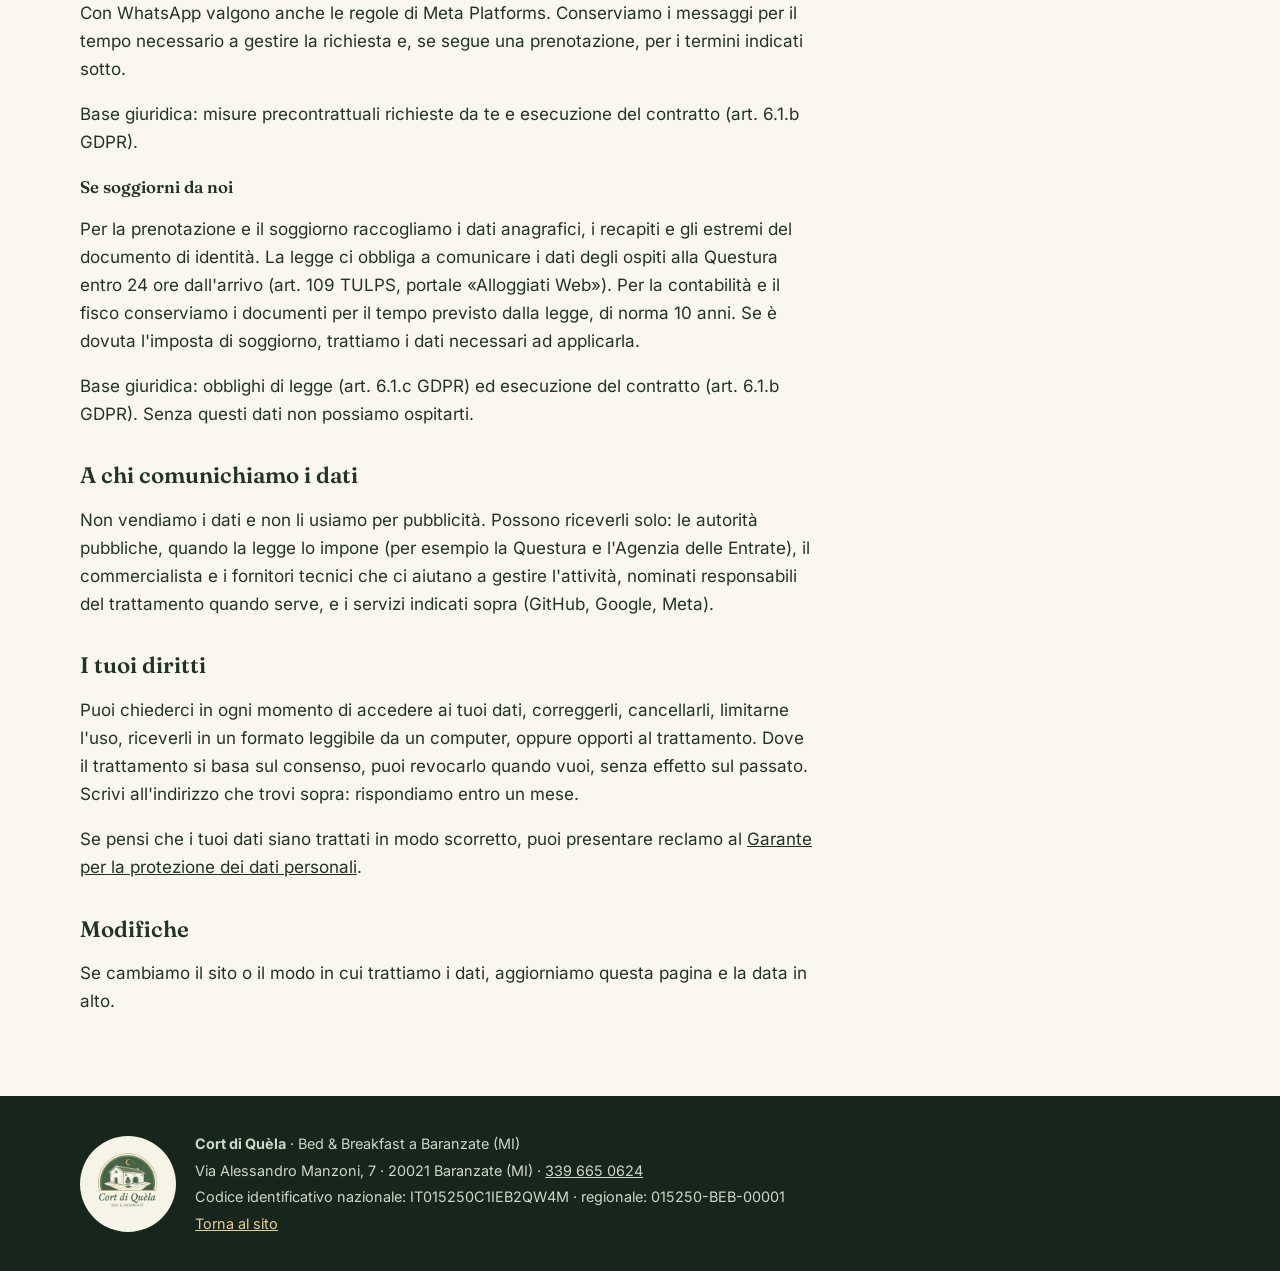
==== commit ff04f4d6: "Informativa: titolare Giovanna S., pagina indicizzabile e in sitemap Co-Authored-By: Claude Sonnet 5" ====
--- a/privacy.html
+++ b/privacy.html
@@ -5,7 +5,6 @@
 <meta name="viewport" content="width=device-width, initial-scale=1">
 <title>Informativa sulla privacy – Cort di Quèla</title>
 <meta name="description" content="Come il sito del B&amp;B Cort di Quèla tratta i dati personali di chi lo visita e di chi ci contatta.">
-<meta name="robots" content="noindex,follow">
 <link rel="canonical" href="https://cortdiquela.it/privacy.html">
 <link rel="icon" href="img/favicon-48.png" sizes="48x48" type="image/png">
 <link rel="apple-touch-icon" href="img/apple-touch-icon.png">
@@ -27,7 +26,7 @@
 <p class="upd">Ai sensi degli artt. 13 e 14 del Regolamento (UE) 2016/679 (GDPR). Ultimo aggiornamento: 13 novembre 2026.</p>
 
 <h2>Chi è il titolare del trattamento</h2>
-<p>Il titolare del trattamento è <strong>Giovanna [COGNOME]</strong>, persona fisica, che gestisce il B&amp;B Cort di Quèla, Via Alessandro Manzoni 7, 20021 Baranzate (MI).</p>
+<p>Il titolare del trattamento è <strong>Giovanna S.</strong>, persona fisica, che gestisce il B&amp;B Cort di Quèla, Via Alessandro Manzoni 7, 20021 Baranzate (MI).</p>
 <p>Per qualsiasi richiesta sui tuoi dati scrivi a <a href="mailto:cortdiquela@gmail.com">cortdiquela@gmail.com</a> o chiama il <a href="tel:+393396650624">339 665 0624</a>.</p>
 
 <h2>Cosa non facciamo</h2>
